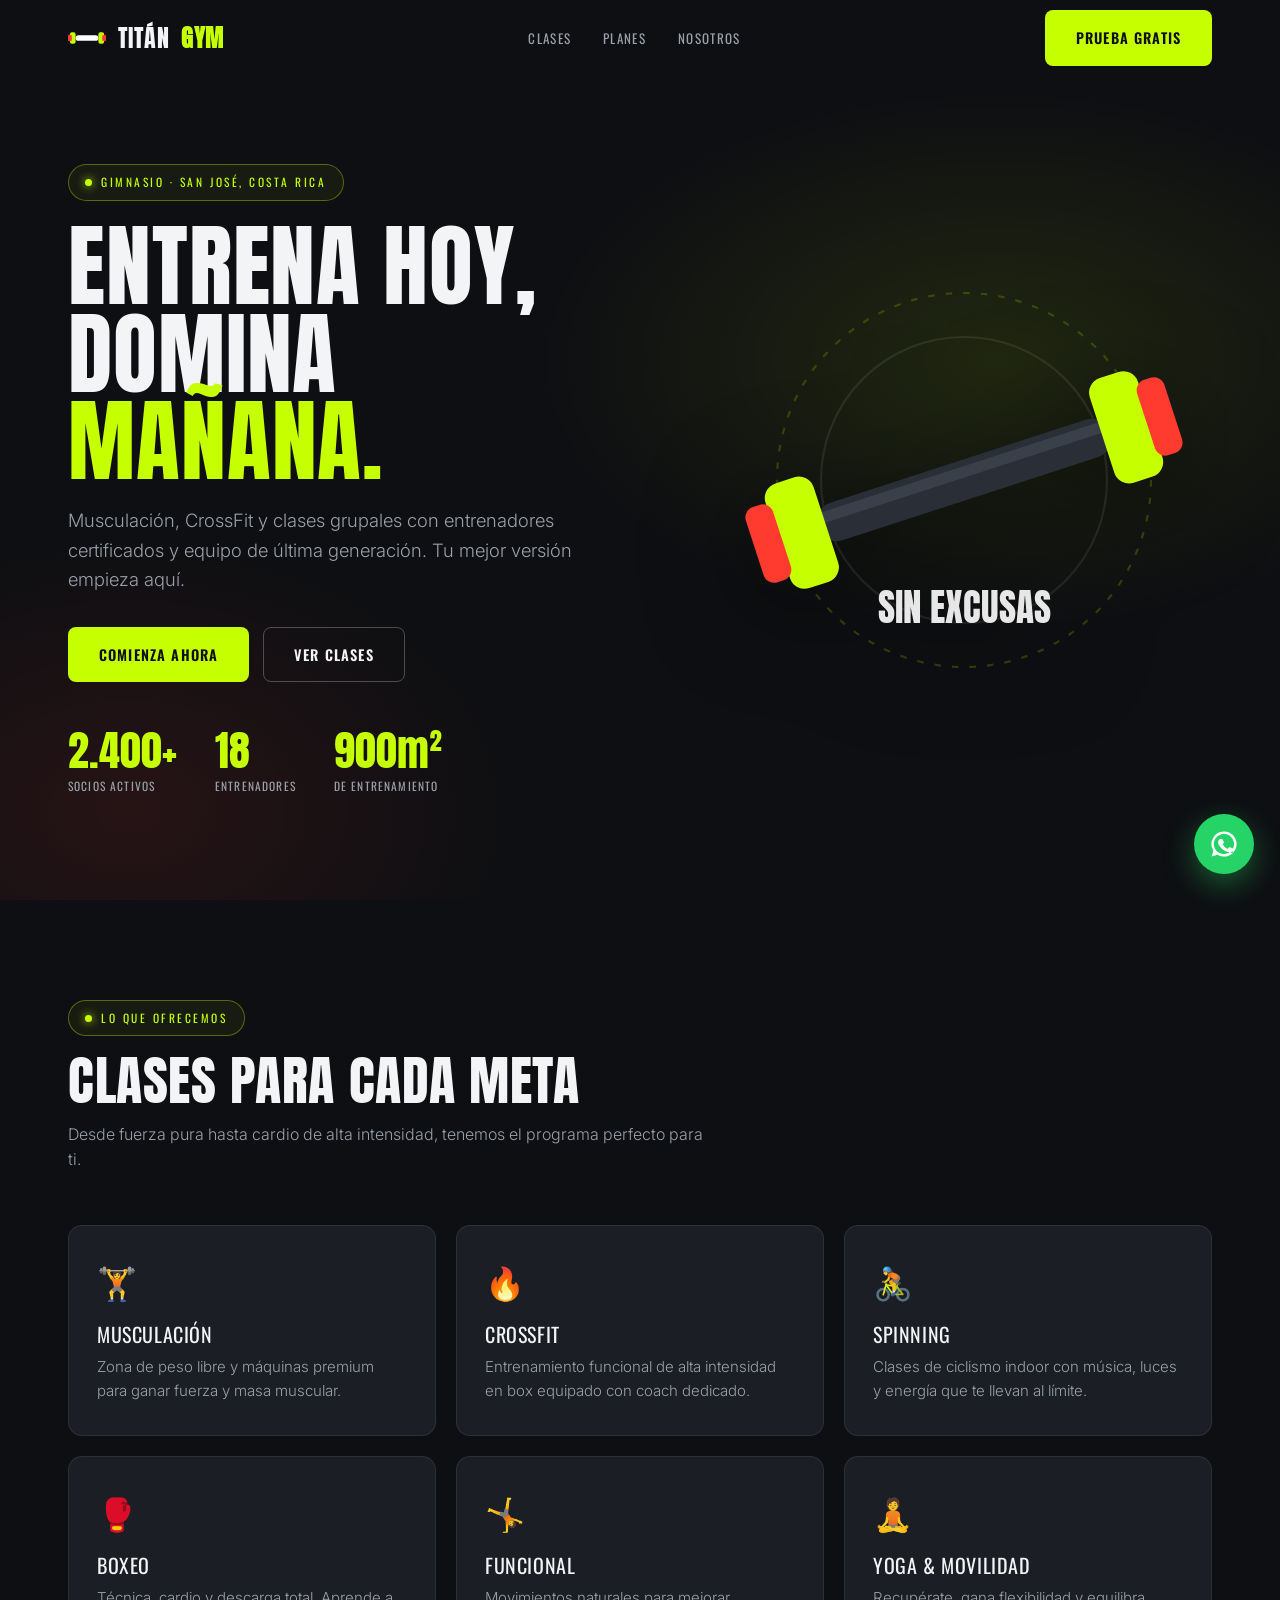
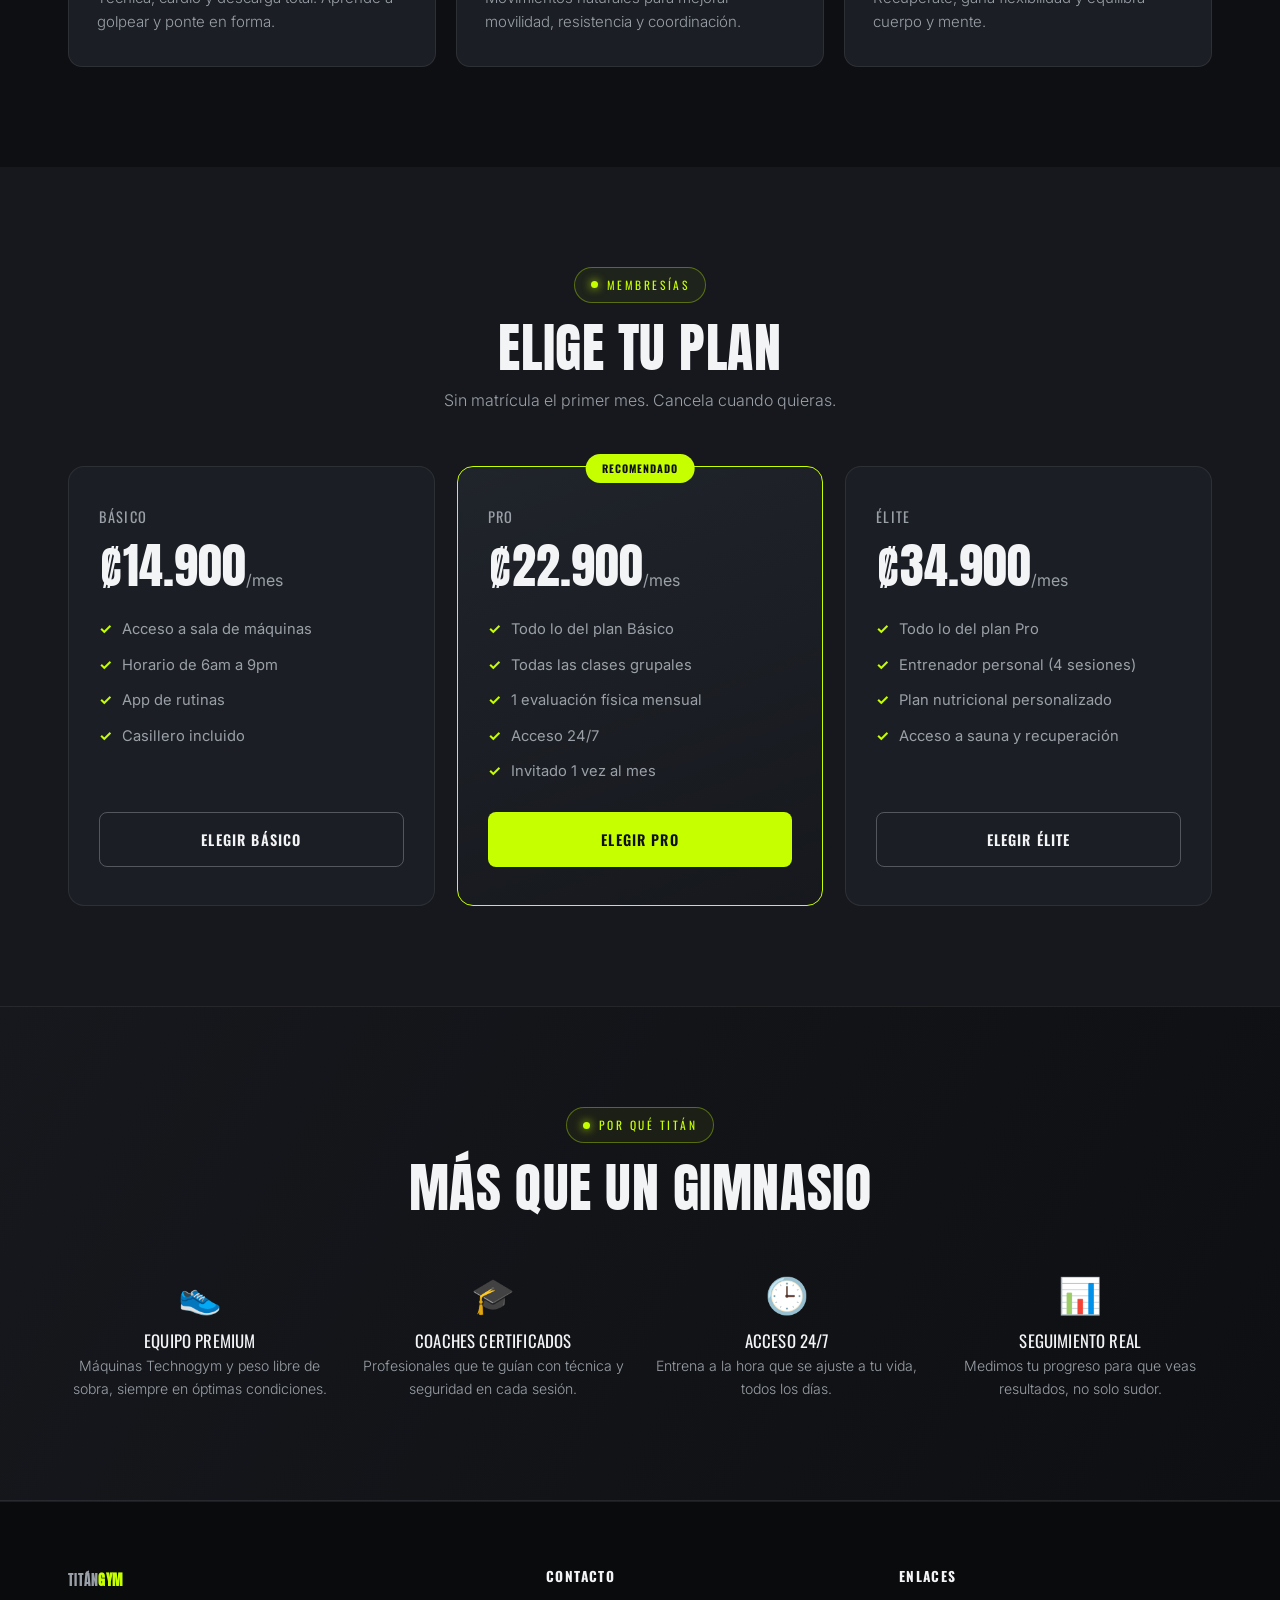
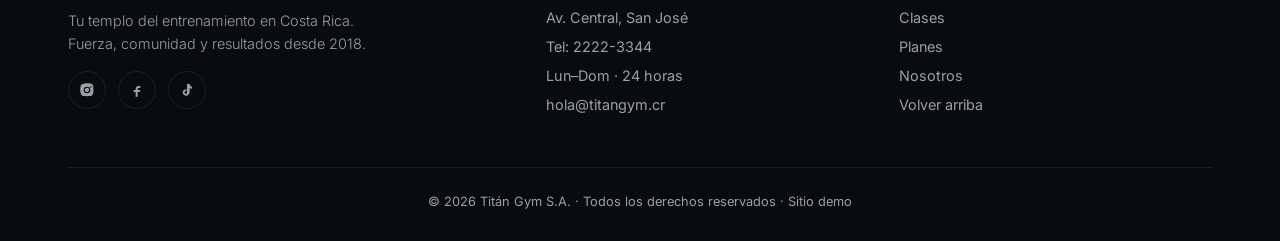
==== proyectos/gym-titan/index.html @ 114aa30d "Sitio Nexo: portafolio interactivo + ajustes responsive - Galería con vista previa en vivo (iframe) " ====
<!doctype html>
<html lang="es">
<head>
<meta charset="utf-8">
<meta name="viewport" content="width=device-width,initial-scale=1">
<title>Titán Gym — Entrena como nunca | Costa Rica</title>
<meta name="description" content="Titán Gym — Musculación, CrossFit, spinning y más. Entrenadores certificados, equipos de última generación y planes para cada meta. San José, Costa Rica.">
<link rel="preconnect" href="https://fonts.googleapis.com">
<link rel="preconnect" href="https://fonts.gstatic.com" crossorigin>
<link href="https://fonts.googleapis.com/css2?family=Anton&family=Oswald:wght@500;600;700&family=Inter:wght@300;400;500;600&display=swap" rel="stylesheet">
<style>
:root{
  --bg:#0E0F12; --bg2:#16181D; --card:#1B1E24; --line:rgba(255,255,255,.08);
  --lime:#C6FF00; --red:#FF3B30; --ink:#F3F4F6; --mut:#9AA0A8;
  --disp:"Anton",system-ui,sans-serif; --os:"Oswald",system-ui,sans-serif; --sans:"Inter",system-ui,sans-serif;
}
*{margin:0;padding:0;box-sizing:border-box}
html{scroll-behavior:smooth}
body{background:var(--bg);color:var(--ink);font-family:var(--sans);line-height:1.6;overflow-x:hidden}
a{color:inherit;text-decoration:none}
.wrap{max-width:1200px;margin:0 auto;padding:0 28px}
.eyebrow{display:inline-flex;align-items:center;gap:9px;font-family:var(--os);text-transform:uppercase;letter-spacing:.22em;font-size:.72rem;color:var(--lime);border:1px solid rgba(198,255,0,.35);padding:8px 16px;border-radius:40px;background:rgba(198,255,0,.05)}
.eyebrow::before{content:"";width:7px;height:7px;border-radius:50%;background:var(--lime);box-shadow:0 0 10px var(--lime)}
h1,h2,h3{font-family:var(--disp);font-weight:400;text-transform:uppercase;line-height:.98;letter-spacing:.01em}
.accent{color:var(--lime)}
.btn{display:inline-flex;align-items:center;gap:9px;font-family:var(--os);text-transform:uppercase;letter-spacing:.08em;font-weight:600;font-size:.9rem;padding:15px 30px;border-radius:8px;cursor:pointer;transition:.25s;border:1px solid transparent}
.btn--p{background:var(--lime);color:#0E0F12}
.btn--p:hover{transform:translateY(-3px);box-shadow:0 12px 30px rgba(198,255,0,.28)}
.btn--g{border-color:rgba(255,255,255,.25);color:var(--ink)}
.btn--g:hover{border-color:var(--lime);color:var(--lime)}

/* header */
header{position:fixed;top:0;left:0;right:0;z-index:50;transition:.3s}
header.solid{background:rgba(14,15,18,.85);backdrop-filter:blur(12px);border-bottom:1px solid var(--line)}
.nav{display:flex;align-items:center;justify-content:space-between;height:76px}
.brand{display:flex;align-items:center;gap:12px;font-family:var(--disp);font-size:1.5rem;text-transform:uppercase;letter-spacing:.02em}
.brand .mk{width:38px;height:38px;flex:none}
.brand b{color:var(--lime)}
.links{display:flex;gap:32px;font-family:var(--os);text-transform:uppercase;letter-spacing:.1em;font-size:.82rem}
.links a{color:var(--mut);transition:.2s}.links a:hover{color:var(--lime)}
.burger{display:none}

/* hero */
.hero{position:relative;min-height:100vh;display:flex;align-items:center;padding:120px 0 60px;overflow:hidden}
.hero::before{content:"";position:absolute;inset:0;background:
  radial-gradient(60% 50% at 78% 40%,rgba(198,255,0,.10),transparent 60%),
  radial-gradient(50% 50% at 10% 90%,rgba(255,59,48,.10),transparent 60%);z-index:0}
.hero-grid{position:relative;z-index:1;display:grid;grid-template-columns:1.1fr .9fr;gap:40px;align-items:center;width:100%}
.hero h1{font-size:clamp(3rem,7vw,6.2rem);margin:22px 0 20px}
.hero p.sub{color:var(--mut);font-size:1.15rem;max-width:46ch;font-weight:300}
.cta{display:flex;gap:14px;flex-wrap:wrap;margin-top:32px}
.stats{display:flex;gap:38px;margin-top:48px;flex-wrap:wrap}
.stat .n{font-family:var(--disp);font-size:2.6rem;color:var(--lime);line-height:1}
.stat .l{font-family:var(--os);text-transform:uppercase;letter-spacing:.1em;font-size:.72rem;color:var(--mut);margin-top:6px}
.hero-art{position:relative;display:grid;place-items:center}
.hero-art svg{width:100%;max-width:440px;filter:drop-shadow(0 20px 50px rgba(0,0,0,.5))}

/* sections */
section{position:relative;z-index:1}
.pad{padding:100px 0}
.head{max-width:640px;margin-bottom:52px}
.head .eyebrow{margin-bottom:18px}
.head h2{font-size:clamp(2rem,4.5vw,3.4rem)}
.head p{color:var(--mut);margin-top:14px;font-weight:300}

/* services */
.grid{display:grid;grid-template-columns:repeat(3,1fr);gap:20px}
.svc{background:var(--card);border:1px solid var(--line);border-radius:14px;padding:32px 28px;transition:.28s}
.svc:hover{transform:translateY(-8px);border-color:rgba(198,255,0,.4);background:#20242b}
.svc .ic{font-size:2rem;margin-bottom:16px}
.svc h3{font-family:var(--os);text-transform:uppercase;font-size:1.25rem;letter-spacing:.03em;color:var(--ink)}
.svc p{color:var(--mut);font-size:.94rem;margin-top:10px;font-weight:300}

/* pricing */
.plans{display:grid;grid-template-columns:repeat(3,1fr);gap:22px;align-items:stretch}
.plan{background:var(--card);border:1px solid var(--line);border-radius:16px;padding:38px 30px;display:flex;flex-direction:column}
.plan.feat{background:linear-gradient(160deg,#20242b,#16181d);border-color:var(--lime);transform:scale(1.03);position:relative}
.plan.feat::before{content:"Recomendado";position:absolute;top:-13px;left:50%;transform:translateX(-50%);background:var(--lime);color:#0E0F12;font-family:var(--os);text-transform:uppercase;letter-spacing:.1em;font-size:.66rem;font-weight:700;padding:6px 16px;border-radius:20px}
.plan .t{font-family:var(--os);text-transform:uppercase;letter-spacing:.08em;color:var(--mut);font-size:.9rem}
.plan .price{font-family:var(--disp);font-size:3rem;margin:14px 0 4px;line-height:1}
.plan .price small{font-size:1rem;color:var(--mut);font-family:var(--sans)}
.plan ul{list-style:none;margin:24px 0 28px;display:flex;flex-direction:column;gap:12px}
.plan li{color:var(--mut);font-size:.92rem;display:flex;gap:10px;align-items:flex-start}
.plan li::before{content:"✓";color:var(--lime);font-weight:700}
.plan .btn{margin-top:auto;justify-content:center}

/* why band */
.why{background:linear-gradient(120deg,#16181d,#0E0F12);border-block:1px solid var(--line)}
.why-in{display:grid;grid-template-columns:repeat(4,1fr);gap:30px;text-align:center}
.why .ic{font-size:2.2rem;margin-bottom:10px}
.why h3{font-family:var(--os);text-transform:uppercase;font-size:1.05rem;color:var(--ink)}
.why p{color:var(--mut);font-size:.88rem;font-weight:300;margin-top:6px}

/* footer */
footer{background:#0a0b0d;border-top:1px solid var(--line);padding:64px 0 28px}
.foot-grid{display:grid;grid-template-columns:1.4fr 1fr 1fr;gap:40px}
.foot p{color:var(--mut);font-size:.9rem;font-weight:300;margin-top:14px;max-width:34ch}
.foot h4{font-family:var(--os);text-transform:uppercase;letter-spacing:.1em;font-size:.85rem;color:var(--ink);margin-bottom:16px}
.foot a,.foot li{color:var(--mut);font-size:.9rem;list-style:none;line-height:2;display:block}
.foot a:hover{color:var(--lime)}
.social{display:flex;gap:12px;margin-top:16px}
.social a{width:38px;height:38px;border:1px solid var(--line);border-radius:50%;display:grid;place-items:center;color:var(--mut)}
.social a:hover{border-color:var(--lime);color:var(--lime)}
.copy{text-align:center;color:var(--mut);font-size:.8rem;margin-top:48px;padding-top:24px;border-top:1px solid var(--line)}

/* whatsapp */
.wa{position:fixed;bottom:26px;right:26px;width:60px;height:60px;background:#25D366;border-radius:50%;display:grid;place-items:center;box-shadow:0 10px 30px rgba(37,211,102,.4);z-index:60;animation:waPulse 2.4s infinite}
@keyframes waPulse{0%,100%{box-shadow:0 10px 30px rgba(37,211,102,.4)}50%{box-shadow:0 10px 40px rgba(37,211,102,.7)}}

/* reveal */
.rv{opacity:0;transform:translateY(28px);transition:opacity .7s cubic-bezier(.2,.7,.2,1),transform .7s cubic-bezier(.2,.7,.2,1)}
.rv.in{opacity:1;transform:none}

@media(max-width:900px){
  .hero-grid,.foot-grid{grid-template-columns:1fr}
  .hero-art{order:-1;max-width:300px;margin:0 auto}
  .grid,.plans,.why-in{grid-template-columns:1fr}
  .plan.feat{transform:none}
  .links{display:none}
}
@media(prefers-reduced-motion:reduce){*{animation:none!important;transition:none!important}.rv{opacity:1;transform:none}}
</style>
</head>
<body>

<header id="hd">
  <div class="wrap nav">
    <a href="#top" class="brand">
      <svg class="mk" viewBox="0 0 40 40" fill="none"><rect x="2" y="14" width="6" height="12" rx="2" fill="#C6FF00"/><rect x="32" y="14" width="6" height="12" rx="2" fill="#C6FF00"/><rect x="8" y="17" width="24" height="6" rx="3" fill="#fff"/><rect x="0" y="17" width="4" height="6" fill="#FF3B30"/><rect x="36" y="17" width="4" height="6" fill="#FF3B30"/></svg>
      TITÁN<b>GYM</b>
    </a>
    <nav class="links">
      <a href="#clases">Clases</a>
      <a href="#planes">Planes</a>
      <a href="#nosotros">Nosotros</a>
    </nav>
    <a href="#planes" class="btn btn--p">Prueba gratis</a>
  </div>
</header>

<main id="top">
<section class="hero">
  <div class="wrap hero-grid">
    <div>
      <span class="eyebrow">Gimnasio · San José, Costa Rica</span>
      <h1>Entrena hoy,<br>domina <span class="accent">mañana.</span></h1>
      <p class="sub">Musculación, CrossFit y clases grupales con entrenadores certificados y equipo de última generación. Tu mejor versión empieza aquí.</p>
      <div class="cta">
        <a href="#planes" class="btn btn--p">Comienza ahora</a>
        <a href="#clases" class="btn btn--g">Ver clases</a>
      </div>
      <div class="stats">
        <div class="stat"><div class="n">2.400+</div><div class="l">Socios activos</div></div>
        <div class="stat"><div class="n">18</div><div class="l">Entrenadores</div></div>
        <div class="stat"><div class="n">900m²</div><div class="l">De entrenamiento</div></div>
      </div>
    </div>
    <div class="hero-art">
      <svg viewBox="0 0 400 400" fill="none">
        <circle cx="200" cy="200" r="170" stroke="rgba(198,255,0,.18)" stroke-width="2" stroke-dasharray="6 10"/>
        <circle cx="200" cy="200" r="130" stroke="rgba(255,255,255,.08)" stroke-width="2"/>
        <g transform="rotate(-18 200 200)">
          <rect x="60" y="182" width="280" height="36" rx="18" fill="#2a2f37"/>
          <rect x="60" y="188" width="280" height="10" rx="5" fill="#3a4049"/>
          <rect x="22" y="150" width="46" height="100" rx="14" fill="#C6FF00"/>
          <rect x="0" y="164" width="26" height="72" rx="10" fill="#FF3B30"/>
          <rect x="332" y="150" width="46" height="100" rx="14" fill="#C6FF00"/>
          <rect x="374" y="164" width="26" height="72" rx="10" fill="#FF3B30"/>
        </g>
        <text x="200" y="330" text-anchor="middle" font-family="Anton" font-size="34" fill="rgba(255,255,255,.9)">SIN EXCUSAS</text>
      </svg>
    </div>
  </div>
</section>

<section class="pad" id="clases">
  <div class="wrap">
    <div class="head rv">
      <span class="eyebrow">Lo que ofrecemos</span>
      <h2>Clases para cada meta</h2>
      <p>Desde fuerza pura hasta cardio de alta intensidad, tenemos el programa perfecto para ti.</p>
    </div>
    <div class="grid">
      <div class="svc rv"><div class="ic">🏋️</div><h3>Musculación</h3><p>Zona de peso libre y máquinas premium para ganar fuerza y masa muscular.</p></div>
      <div class="svc rv"><div class="ic">🔥</div><h3>CrossFit</h3><p>Entrenamiento funcional de alta intensidad en box equipado con coach dedicado.</p></div>
      <div class="svc rv"><div class="ic">🚴</div><h3>Spinning</h3><p>Clases de ciclismo indoor con música, luces y energía que te llevan al límite.</p></div>
      <div class="svc rv"><div class="ic">🥊</div><h3>Boxeo</h3><p>Técnica, cardio y descarga total. Aprende a golpear y ponte en forma.</p></div>
      <div class="svc rv"><div class="ic">🤸</div><h3>Funcional</h3><p>Movimientos naturales para mejorar movilidad, resistencia y coordinación.</p></div>
      <div class="svc rv"><div class="ic">🧘</div><h3>Yoga & Movilidad</h3><p>Recupérate, gana flexibilidad y equilibra cuerpo y mente.</p></div>
    </div>
  </div>
</section>

<section class="pad" id="planes" style="background:var(--bg2)">
  <div class="wrap">
    <div class="head rv" style="margin-left:auto;margin-right:auto;text-align:center">
      <span class="eyebrow">Membresías</span>
      <h2>Elige tu plan</h2>
      <p>Sin matrícula el primer mes. Cancela cuando quieras.</p>
    </div>
    <div class="plans">
      <div class="plan rv">
        <div class="t">Básico</div>
        <div class="price">₡14.900<small>/mes</small></div>
        <ul>
          <li>Acceso a sala de máquinas</li>
          <li>Horario de 6am a 9pm</li>
          <li>App de rutinas</li>
          <li>Casillero incluido</li>
        </ul>
        <a href="#" class="btn btn--g">Elegir Básico</a>
      </div>
      <div class="plan feat rv">
        <div class="t">Pro</div>
        <div class="price">₡22.900<small>/mes</small></div>
        <ul>
          <li>Todo lo del plan Básico</li>
          <li>Todas las clases grupales</li>
          <li>1 evaluación física mensual</li>
          <li>Acceso 24/7</li>
          <li>Invitado 1 vez al mes</li>
        </ul>
        <a href="#" class="btn btn--p">Elegir Pro</a>
      </div>
      <div class="plan rv">
        <div class="t">Élite</div>
        <div class="price">₡34.900<small>/mes</small></div>
        <ul>
          <li>Todo lo del plan Pro</li>
          <li>Entrenador personal (4 sesiones)</li>
          <li>Plan nutricional personalizado</li>
          <li>Acceso a sauna y recuperación</li>
        </ul>
        <a href="#" class="btn btn--g">Elegir Élite</a>
      </div>
    </div>
  </div>
</section>

<section class="why pad" id="nosotros">
  <div class="wrap">
    <div class="head rv" style="margin-left:auto;margin-right:auto;text-align:center">
      <span class="eyebrow">Por qué Titán</span>
      <h2>Más que un gimnasio</h2>
    </div>
    <div class="why-in">
      <div class="rv"><div class="ic">👟</div><h3>Equipo premium</h3><p>Máquinas Technogym y peso libre de sobra, siempre en óptimas condiciones.</p></div>
      <div class="rv"><div class="ic">🎓</div><h3>Coaches certificados</h3><p>Profesionales que te guían con técnica y seguridad en cada sesión.</p></div>
      <div class="rv"><div class="ic">🕒</div><h3>Acceso 24/7</h3><p>Entrena a la hora que se ajuste a tu vida, todos los días.</p></div>
      <div class="rv"><div class="ic">📊</div><h3>Seguimiento real</h3><p>Medimos tu progreso para que veas resultados, no solo sudor.</p></div>
    </div>
  </div>
</section>

<footer>
  <div class="wrap">
    <div class="foot-grid">
      <div class="foot">
        <a href="#top" class="brand">TITÁN<b>GYM</b></a>
        <p>Tu templo del entrenamiento en Costa Rica. Fuerza, comunidad y resultados desde 2018.</p>
        <div class="social">
          <a href="#" aria-label="Instagram"><svg width="16" height="16" viewBox="0 0 24 24" fill="currentColor"><path d="M12 2c2.7 0 3 0 4.1.1 1 .1 1.7.2 2.3.5.6.2 1.1.5 1.6 1 .5.5.8 1 1 1.6.2.6.4 1.3.5 2.3.1 1.1.1 1.4.1 4.1s0 3-.1 4.1c-.1 1-.2 1.7-.5 2.3-.2.6-.5 1.1-1 1.6-.5.5-1 .8-1.6 1-.6.2-1.3.4-2.3.5-1.1.1-1.4.1-4.1.1s-3 0-4.1-.1c-1-.1-1.7-.2-2.3-.5-.6-.2-1.1-.5-1.6-1-.5-.5-.8-1-1-1.6-.2-.6-.4-1.3-.5-2.3C2 15 2 14.7 2 12s0-3 .1-4.1c.1-1 .2-1.7.5-2.3.2-.6.5-1.1 1-1.6.5-.5 1-.8 1.6-1 .6-.2 1.3-.4 2.3-.5C9 2 9.3 2 12 2zm0 5a5 5 0 100 10 5 5 0 000-10zm0 8.2a3.2 3.2 0 110-6.4 3.2 3.2 0 010 6.4zM17.8 6.2a1.2 1.2 0 100 2.4 1.2 1.2 0 000-2.4z"/></svg></a>
          <a href="#" aria-label="Facebook"><svg width="16" height="16" viewBox="0 0 24 24" fill="currentColor"><path d="M14 9h3V6h-3c-2.2 0-4 1.8-4 4v2H7v3h3v7h3v-7h3l1-3h-4v-2c0-.6.4-1 1-1z"/></svg></a>
          <a href="#" aria-label="TikTok"><svg width="16" height="16" viewBox="0 0 24 24" fill="currentColor"><path d="M16 3c.3 2.1 1.5 3.8 3.6 4.2v2.9c-1.3.1-2.5-.3-3.6-1v5.9c0 3.3-2.7 5.9-6 5.5-2.6-.3-4.6-2.5-4.5-5.1.1-2.9 2.7-5 5.6-4.6v3c-.5-.2-1-.2-1.5 0-1 .3-1.6 1.3-1.3 2.4.2.9 1.1 1.5 2 1.4 1-.1 1.7-.9 1.7-1.9V3H16z"/></svg></a>
        </div>
      </div>
      <div class="foot">
        <h4>Contacto</h4>
        <ul>
          <li>Av. Central, San José</li>
          <li>Tel: 2222-3344</li>
          <li>Lun–Dom · 24 horas</li>
          <li>hola@titangym.cr</li>
        </ul>
      </div>
      <div class="foot">
        <h4>Enlaces</h4>
        <a href="#clases">Clases</a>
        <a href="#planes">Planes</a>
        <a href="#nosotros">Nosotros</a>
        <a href="#top">Volver arriba</a>
      </div>
    </div>
    <div class="copy">© 2026 Titán Gym S.A. · Todos los derechos reservados · Sitio demo</div>
  </div>
</footer>
</main>

<a class="wa" href="#" aria-label="WhatsApp">
  <svg width="30" height="30" viewBox="0 0 24 24" fill="#fff"><path d="M12 2a10 10 0 00-8.5 15.3L2 22l4.8-1.5A10 10 0 1012 2zm0 2a8 8 0 016.8 12.2l-.3.5.7 2.5-2.6-.7-.4.2A8 8 0 1112 4zm-3 4c-.2 0-.5 0-.7.4-.3.4-1 1-1 2.3s1 2.7 1.2 2.9c.2.2 2 3.1 5 4.2 2.5.9 3 .7 3.5.7.6-.1 1.7-.7 2-1.4.2-.7.2-1.2.2-1.4l-.6-.3s-1.6-.8-1.9-.9c-.2-.1-.4-.1-.6.1l-.8 1c-.2.2-.3.2-.5.1-.3-.1-1.2-.4-2.2-1.4-.8-.7-1.4-1.6-1.5-1.9-.2-.3 0-.4.1-.5l.4-.5c.1-.2.2-.3.3-.5v-.5c-.1-.1-.6-1.5-.9-2C9.6 8 9.4 8 9.2 8H9z"/></svg>
</a>

<script>
(function(){
  var hd=document.getElementById('hd');
  var onScroll=function(){hd.classList.toggle('solid',scrollY>30);};
  addEventListener('scroll',onScroll,{passive:true});onScroll();
  if(matchMedia('(prefers-reduced-motion:reduce)').matches){document.querySelectorAll('.rv').forEach(function(e){e.classList.add('in');});return;}
  var io=new IntersectionObserver(function(es){es.forEach(function(en){if(en.isIntersecting){en.target.classList.add('in');io.unobserve(en.target);}});},{threshold:.14});
  document.querySelectorAll('.rv').forEach(function(e){io.observe(e);});
})();
</script>
</body>
</html>
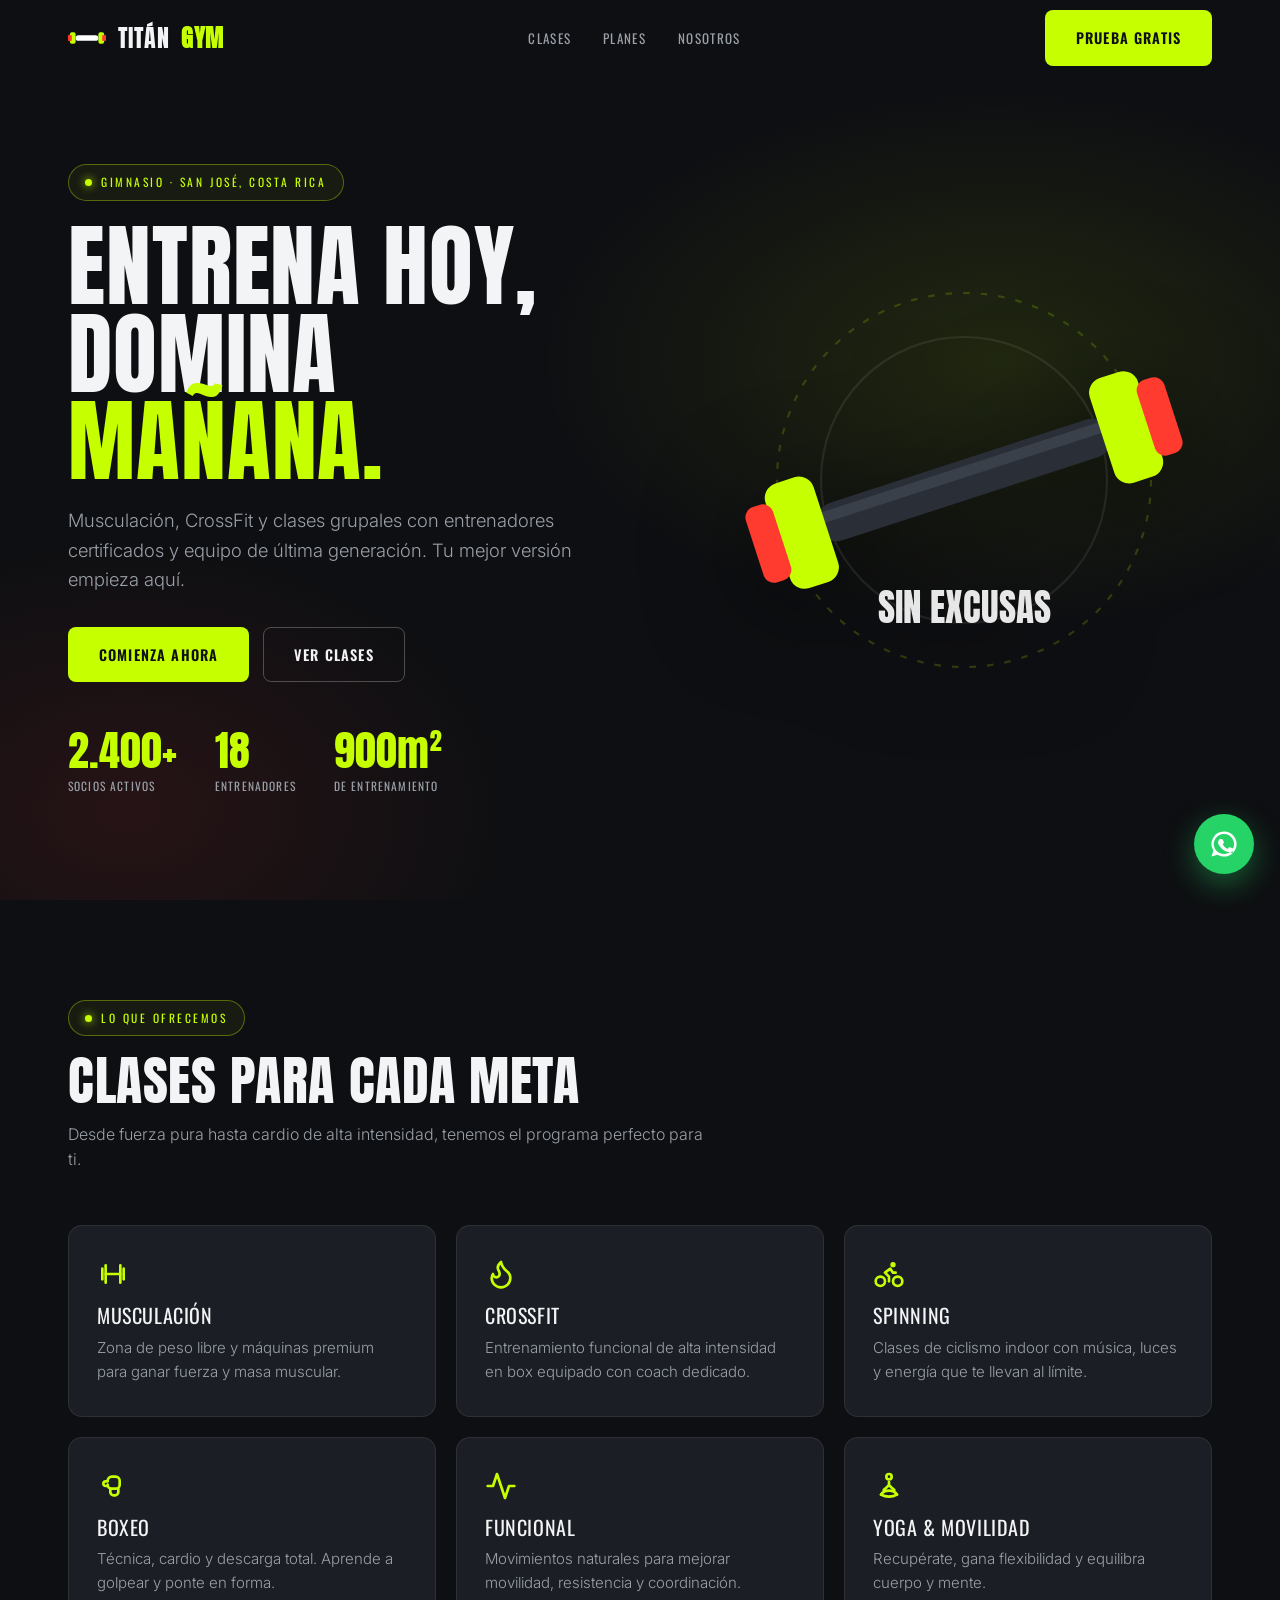
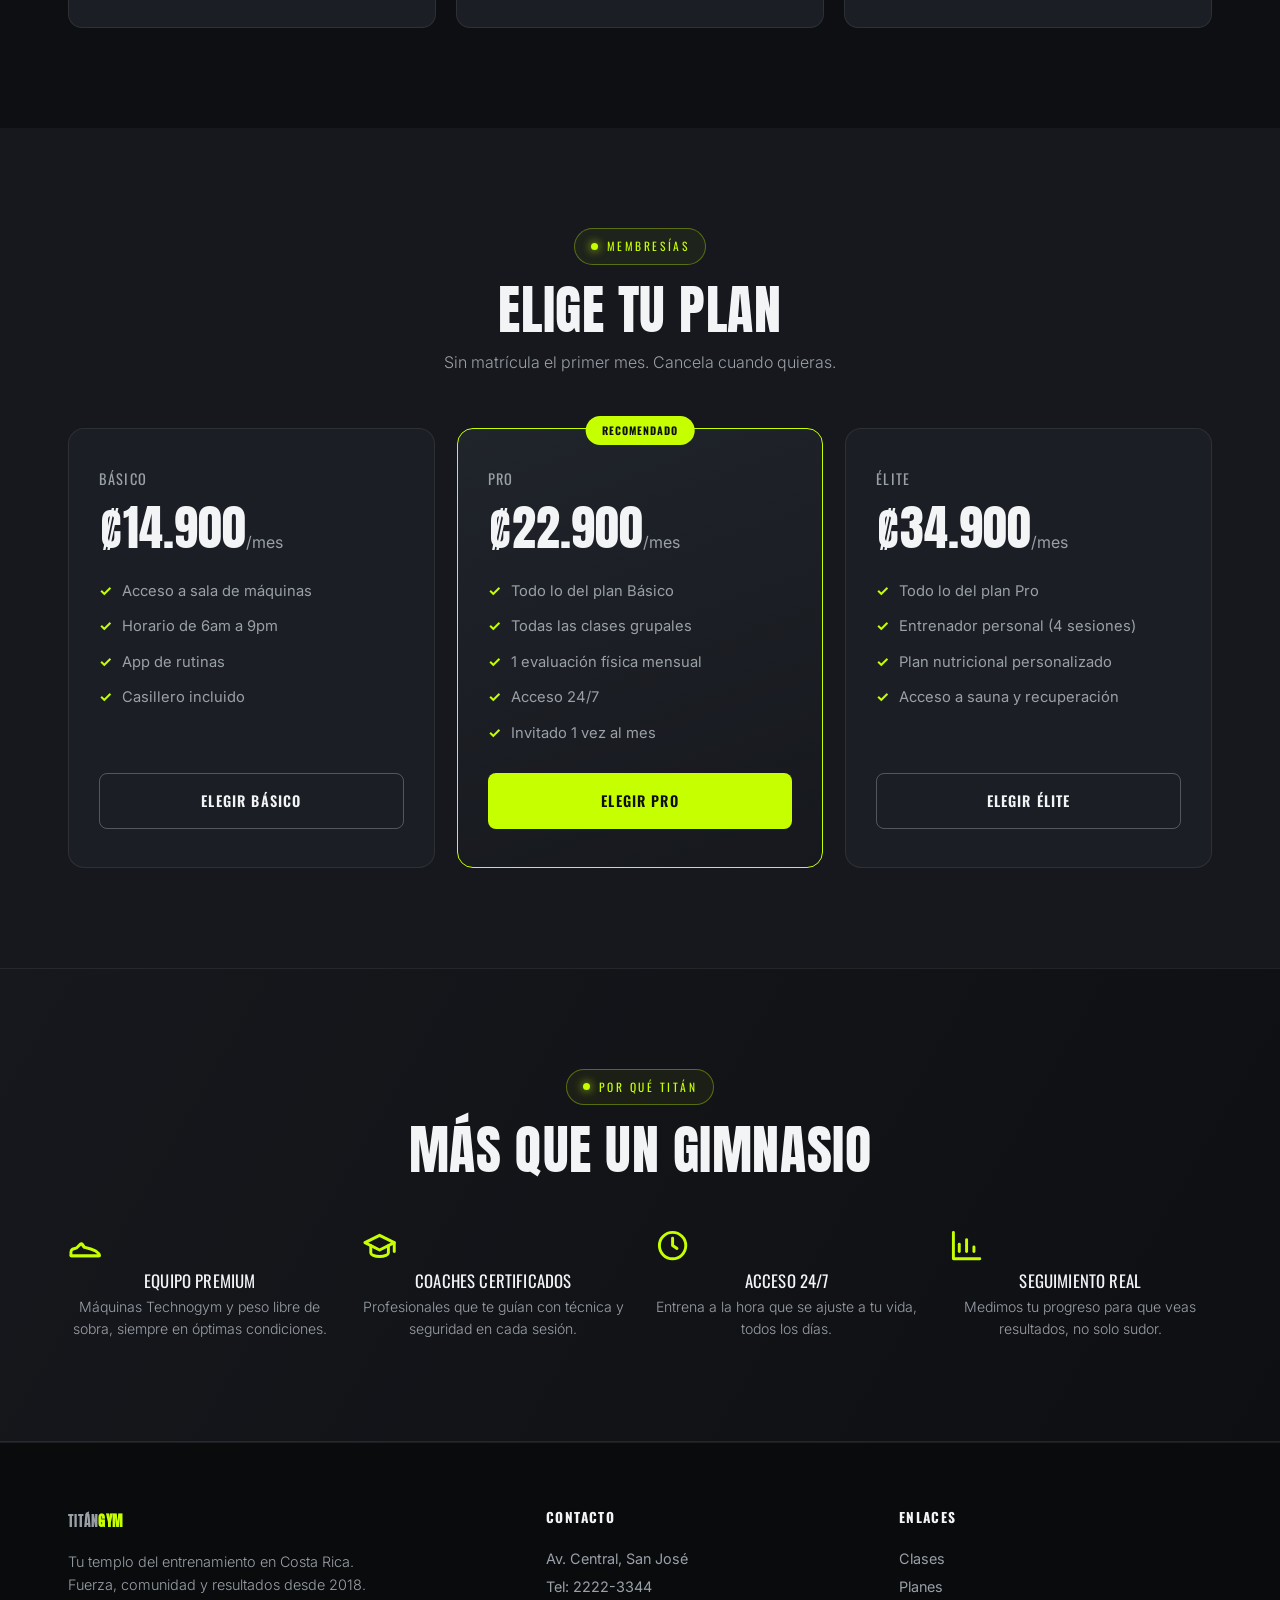
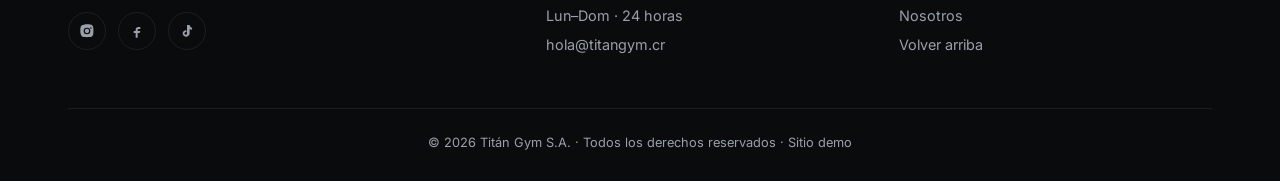
==== commit 3ca685a1: "Lavacar hero con foto real + iconos SVG a medida (sin emojis) en las 4 paginas demo Co-Authored-By: " ====
--- a/proyectos/gym-titan/index.html
+++ b/proyectos/gym-titan/index.html
@@ -68,6 +68,8 @@
 .svc{background:var(--card);border:1px solid var(--line);border-radius:14px;padding:32px 28px;transition:.28s}
 .svc:hover{transform:translateY(-8px);border-color:rgba(198,255,0,.4);background:#20242b}
 .svc .ic{font-size:2rem;margin-bottom:16px}
+.svc .ic,.ic{color:var(--lime)}
+.ic svg{display:block}
 .svc h3{font-family:var(--os);text-transform:uppercase;font-size:1.25rem;letter-spacing:.03em;color:var(--ink)}
 .svc p{color:var(--mut);font-size:.94rem;margin-top:10px;font-weight:300}
 
@@ -181,12 +183,12 @@
       <p>Desde fuerza pura hasta cardio de alta intensidad, tenemos el programa perfecto para ti.</p>
     </div>
     <div class="grid">
-      <div class="svc rv"><div class="ic">🏋️</div><h3>Musculación</h3><p>Zona de peso libre y máquinas premium para ganar fuerza y masa muscular.</p></div>
-      <div class="svc rv"><div class="ic">🔥</div><h3>CrossFit</h3><p>Entrenamiento funcional de alta intensidad en box equipado con coach dedicado.</p></div>
-      <div class="svc rv"><div class="ic">🚴</div><h3>Spinning</h3><p>Clases de ciclismo indoor con música, luces y energía que te llevan al límite.</p></div>
-      <div class="svc rv"><div class="ic">🥊</div><h3>Boxeo</h3><p>Técnica, cardio y descarga total. Aprende a golpear y ponte en forma.</p></div>
-      <div class="svc rv"><div class="ic">🤸</div><h3>Funcional</h3><p>Movimientos naturales para mejorar movilidad, resistencia y coordinación.</p></div>
-      <div class="svc rv"><div class="ic">🧘</div><h3>Yoga & Movilidad</h3><p>Recupérate, gana flexibilidad y equilibra cuerpo y mente.</p></div>
+      <div class="svc rv"><div class="ic"><svg width="1em" height="1em" viewBox="0 0 24 24" fill="none" stroke="currentColor" stroke-width="2" stroke-linecap="round" stroke-linejoin="round" style="display:block"><path d="M4 8v8"/><path d="M6.5 5.5v13"/><path d="M6.5 12h11"/><path d="M17.5 5.5v13"/><path d="M20 8v8"/></svg></div><h3>Musculación</h3><p>Zona de peso libre y máquinas premium para ganar fuerza y masa muscular.</p></div>
+      <div class="svc rv"><div class="ic"><svg width="1em" height="1em" viewBox="0 0 24 24" fill="none" stroke="currentColor" stroke-width="2" stroke-linecap="round" stroke-linejoin="round" style="display:block"><path d="M8.5 14.5A2.5 2.5 0 0 0 11 12c0-1.38-.5-2-1-3-1.072-2.143-.224-4.054 2-6 .5 2.5 2 4.9 4 6.5 2 1.6 3 3.5 3 5.5a7 7 0 1 1-14 0c0-1.153.433-2.294 1-3a2.5 2.5 0 0 0 2.5 2.5z"/></svg></div><h3>CrossFit</h3><p>Entrenamiento funcional de alta intensidad en box equipado con coach dedicado.</p></div>
+      <div class="svc rv"><div class="ic"><svg width="1em" height="1em" viewBox="0 0 24 24" fill="none" stroke="currentColor" stroke-width="2" stroke-linecap="round" stroke-linejoin="round" style="display:block"><circle cx="18.5" cy="17.5" r="3.5"/><circle cx="5.5" cy="17.5" r="3.5"/><circle cx="15" cy="5" r="1"/><path d="M12 17.5V14l-3-3 4-3 2 3h2"/></svg></div><h3>Spinning</h3><p>Clases de ciclismo indoor con música, luces y energía que te llevan al límite.</p></div>
+      <div class="svc rv"><div class="ic"><svg width="1em" height="1em" viewBox="0 0 24 24" fill="none" stroke="currentColor" stroke-width="2" stroke-linecap="round" stroke-linejoin="round" style="display:block"><path d="M8 8a3 3 0 0 1 3-3h3a3 3 0 0 1 3 3v3a3 3 0 0 1-3 3h-3a3 3 0 0 1-3-3"/><path d="M8 8.5H6.5a1.75 1.75 0 0 0 0 3.5H8"/><path d="M10 14v2.5a2.5 2.5 0 0 0 2.5 2.5h1a2.5 2.5 0 0 0 2.5-2.5V14"/></svg></div><h3>Boxeo</h3><p>Técnica, cardio y descarga total. Aprende a golpear y ponte en forma.</p></div>
+      <div class="svc rv"><div class="ic"><svg width="1em" height="1em" viewBox="0 0 24 24" fill="none" stroke="currentColor" stroke-width="2" stroke-linecap="round" stroke-linejoin="round" style="display:block"><path d="M22 12h-4l-3 9L9 3l-3 9H2"/></svg></div><h3>Funcional</h3><p>Movimientos naturales para mejorar movilidad, resistencia y coordinación.</p></div>
+      <div class="svc rv"><div class="ic"><svg width="1em" height="1em" viewBox="0 0 24 24" fill="none" stroke="currentColor" stroke-width="2" stroke-linecap="round" stroke-linejoin="round" style="display:block"><circle cx="12" cy="5" r="2"/><path d="M12 9v2.5"/><path d="M6 18.5c1.2-2 3.5-3 6-3s4.8 1 6 3"/><path d="M6 18.5c1.8 1 3.8 1.5 6 1.5s4.2-.5 6-1.5"/><path d="M12 11.5 8 15"/><path d="M12 11.5 16 15"/></svg></div><h3>Yoga & Movilidad</h3><p>Recupérate, gana flexibilidad y equilibra cuerpo y mente.</p></div>
     </div>
   </div>
 </section>
@@ -244,10 +246,10 @@
       <h2>Más que un gimnasio</h2>
     </div>
     <div class="why-in">
-      <div class="rv"><div class="ic">👟</div><h3>Equipo premium</h3><p>Máquinas Technogym y peso libre de sobra, siempre en óptimas condiciones.</p></div>
-      <div class="rv"><div class="ic">🎓</div><h3>Coaches certificados</h3><p>Profesionales que te guían con técnica y seguridad en cada sesión.</p></div>
-      <div class="rv"><div class="ic">🕒</div><h3>Acceso 24/7</h3><p>Entrena a la hora que se ajuste a tu vida, todos los días.</p></div>
-      <div class="rv"><div class="ic">📊</div><h3>Seguimiento real</h3><p>Medimos tu progreso para que veas resultados, no solo sudor.</p></div>
+      <div class="rv"><div class="ic"><svg width="1em" height="1em" viewBox="0 0 24 24" fill="none" stroke="currentColor" stroke-width="2" stroke-linecap="round" stroke-linejoin="round" style="display:block"><path d="M2 16.5c0-1 .3-1.5 1-2l3-1 2.5-2.5c.4-.4 1-.3 1.3.2L11 13l5 1.5c2.5.7 4 1.8 5 3 .3.4.5 1 .5 1.5H3a1 1 0 0 1-1-1v-1.5Z"/><path d="M2 19h19"/><path d="M9.5 11.2 11 13"/></svg></div><h3>Equipo premium</h3><p>Máquinas Technogym y peso libre de sobra, siempre en óptimas condiciones.</p></div>
+      <div class="rv"><div class="ic"><svg width="1em" height="1em" viewBox="0 0 24 24" fill="none" stroke="currentColor" stroke-width="2" stroke-linecap="round" stroke-linejoin="round" style="display:block"><path d="M22 10 12 5 2 10l10 5 10-5Z"/><path d="M6 12v5c0 1 2.5 2.5 6 2.5s6-1.5 6-2.5v-5"/><path d="M22 10v6"/></svg></div><h3>Coaches certificados</h3><p>Profesionales que te guían con técnica y seguridad en cada sesión.</p></div>
+      <div class="rv"><div class="ic"><svg width="1em" height="1em" viewBox="0 0 24 24" fill="none" stroke="currentColor" stroke-width="2" stroke-linecap="round" stroke-linejoin="round" style="display:block"><circle cx="12" cy="12" r="9"/><path d="M12 7v5l3 2"/></svg></div><h3>Acceso 24/7</h3><p>Entrena a la hora que se ajuste a tu vida, todos los días.</p></div>
+      <div class="rv"><div class="ic"><svg width="1em" height="1em" viewBox="0 0 24 24" fill="none" stroke="currentColor" stroke-width="2" stroke-linecap="round" stroke-linejoin="round" style="display:block"><path d="M3 3v18h18"/><path d="M7 16v-5"/><path d="M12 16V8"/><path d="M17 16v-3"/></svg></div><h3>Seguimiento real</h3><p>Medimos tu progreso para que veas resultados, no solo sudor.</p></div>
     </div>
   </div>
 </section>
